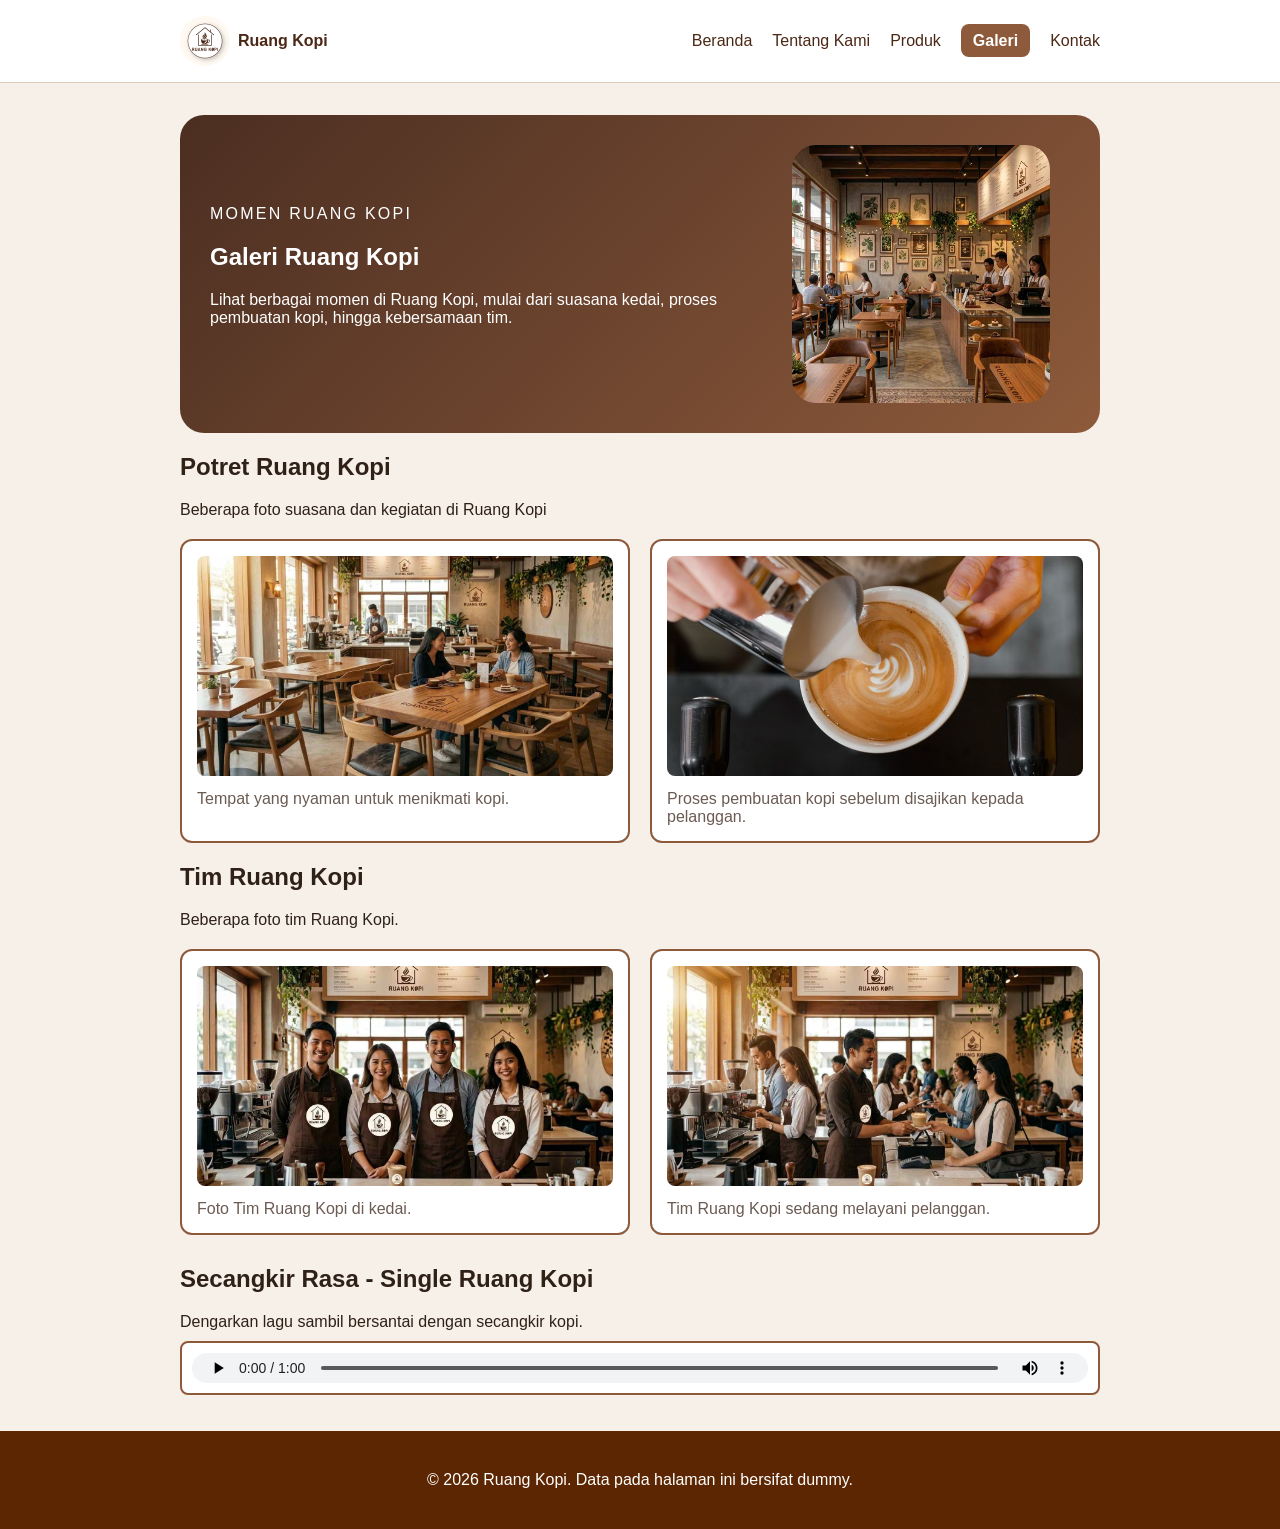
==== galeri.html @ 84558ae1 "feat: tambah media dan tabel katalog" ====
<!doctype html>
<html lang="id">
  <head>
    <meta charset="utf-8" />
    <meta name="viewport" content="width=device-width, initial-scale=1" />
    <title>Galeri Ruang Kopi - Website UMKM</title>
    <link rel="stylesheet" href="css/style.css" />
  </head>
  <body>
    <a class="skip-link" href="#konten">Lewati ke konten utama</a>
    <header class="site-header">
      <nav class="nav" aria-label="Navigasi utama">
        <a class="brand" href="index.html">
        <img src="assets/images/logo.jpeg" alt="Logo Ruang Kopi">
        <span>Ruang Kopi</span>
        </a>    
        <ul>
          <li><a href="index.html">Beranda</a></li>
          <li><a href="tentang.html">Tentang Kami</a></li>
          <li><a href="produk.html">Produk</a></li>
          <li><a aria-current="page" href="galeri.html">Galeri</a></li>
          <li><a href="index.html#kontak">Kontak</a></li>
        </ul>
      </nav>
    </header>
    <main id="konten" class="page">
  <section class="hero">
    <div class="hero-content">
      <p class="eyebrow">MOMEN RUANG KOPI</p>
      <h1>Galeri Ruang Kopi</h1>
      <p>
      Lihat berbagai momen di Ruang Kopi, mulai dari suasana kedai, proses pembuatan kopi, hingga kebersamaan tim.
      </p>
    </div>
    <img src="assets/images/suasana.jpeg" alt="Suasana di Ruang Kopi" />
  </section>
        <section aria-labelledby="media-title">
        <h2 id="media-title">Potret Ruang Kopi</h2>
        <P>Beberapa foto suasana dan kegiatan di Ruang Kopi</P>
        <div class="gallery-list">
          <figure class="media-card">
            <img src="assets/images/suasana2.jpeg" alt="Suasana kedai Ruang Kopi" />
            <figcaption>
              Tempat yang nyaman untuk menikmati kopi.
            </figcaption>
          </figure>
          <figure class="media-card">
            <img src="assets/images/seduh-kopi.jpg" alt="Proses pembuatan kopi di Ruang Kopi" />
            <figcaption>
              Proses pembuatan kopi sebelum disajikan kepada pelanggan.
            </figcaption>
          </figure>
        </div>
      </section>
      <section aria-labelledby="tim-title">
      <h2 id="tim-title">Tim Ruang Kopi</h2>
      <p>Beberapa foto tim Ruang Kopi.</p>
      <div class="gallery-list">
      <figure class="media-card">
        <img src="assets/images/tim.jpeg" alt="Kebersamaan tim Ruang Kopi">
      <figcaption>
        Foto Tim Ruang Kopi di kedai.
      </figcaption>
      </figure>
      <figure class="media-card">
        <img src="assets/images/tim2.jpeg" alt="Tim Ruang Kopi melayani pelanggan">
      <figcaption>
        Tim Ruang Kopi sedang melayani pelanggan.
      </figcaption>
      </figure>
      </div>
      <section aria-labelledby="audio-title">
        <h2 id="audio-title">Secangkir Rasa - Single Ruang Kopi</h2>
        <p id="audio-note">Dengarkan lagu sambil bersantai dengan secangkir kopi.</p>
        <audio controls aria-describedby="audio-note" src="assets/audio/secangkir_rasa.mp3">
        Browser Anda tidak mendukung pemutar audio.
        </audio>
      </section>
    </main>
    <footer class="site-footer">
    <p>&copy; 2026 Ruang Kopi. Data pada halaman ini bersifat dummy.</p>
    </footer>
  </body>
</html>
---- css/style.css ----
body {
  margin: 0;
  color: #2f2118;
  background: #f6f0e8;
  font-family: Arial, sans-serif;
}

.page {
  max-width: 920px;
  margin: 0 auto;
  padding: 32px 20px;
}

.hero {
    padding: 30px;
    color: white;
    background: linear-gradient(135deg, #4b2e21, #8d5a3b);
    border-radius: 24px;
    display: flex;
    justify-content: space-around;
    align-items: center;
    gap: 60px;
}

.hero img {
  width: 30%;
  max-width: 280px;
  margin-right: 20px;
  border-radius: 24px;
}

.eyebrow {
  margin: 0 0 8px;
  letter-spacing: 0.14em;
  text-transform: uppercase;
}

.price {
  display: inline-block;
  margin: 0 0 3px;
  padding: 5px 10px;
  color: #8d5a3b;
  background: #f3dfc8;
  border-radius: 6px;
  font-weight: 700;
}

.recommendation {
  margin: 24px 0;
  padding: 20px;
  background: #fff;
  border: 2px solid #8d5a3b;
  border-radius: 12px;
}

.recommendation h2, 
.recommendation p {
  margin-top: 0;
  margin-bottom: 10px;
}

button {
  padding: 12px 18px;
  color: #2f2118;
  font-weight: 700;
  cursor: pointer;
  background: #ffd166;
  border: 0;
  border-radius: 999px;
}

.info {
  display: flex;
  gap: 20px;
  padding: 0;
  list-style: none;
}

.info li {
  flex: 1;
  padding: 15px;
  color: #2f2118;
  background: white;
  border: 2px solid #8d5a3b;
  border-radius: 12px;
}

.info h3 {
  margin: 0 0 14px;
  font-size: 18px;
}

.skip-link {
  position: absolute;
  left: -9999px;
  padding: 8px 12px;
  color: white;
  background: #2f2118;
}

.skip-link:focus {
  top: 8px;
  left: 8px;
}

.site-header {
  padding: 16px 20px;
  background: white;
  border-bottom: 1px solid #dccbbc;
}

.nav {
  max-width: 920px;
  margin: 0 auto;
  display: flex;
  justify-content: space-between;
  align-items: center;
}

.brand {
  display: flex;
  align-items: center;
  gap: 8px;
  color: #4b2715;
  font-weight: 800;
  text-decoration: none;
}

.brand img {
  width: 50px;
  height: 50px;
  border-radius: 50%;
  object-fit: cover;
}

.nav ul {
  display: flex;
  gap: 20px;
  padding: 0;
  margin: 0;
  list-style: none;
}

.nav li {
  margin-right: 0;
}

.nav a {
  color: #4b2715;
  text-decoration: none;
}

.nav a:hover {
  text-decoration: underline;
}

.nav a[aria-current="page"] {
  font-weight: 800;
  color: white;
  background: #8d5a3b;
  padding: 8px 12px;
  border-radius: 8px;
}

a:focus-visible,
button:focus-visible {
  outline: 3px solid #2563eb;
  outline-offset: 3px;
}

.site-footer {
  padding: 24px 20px;
  color: white;
  text-align: center;
  background: #5c2602;
}

.tentang {
  padding: 25px;
  background: white;
  border: 2px solid #8d5a3b;
  border-radius: 12px;
  text-align: center;
}

.tentang img {
  width: 600px;
  height: auto;
  display: block;
  margin: 20px auto;
  border-radius: 24px;
}

.tentang p:not(.eyebrow) {
  max-width: 600px;
  margin: 0 auto;
  text-align: center;
}

.nilai-list {
  display: grid;
  grid-template-columns: repeat(3, 1fr);
  gap: 20px;
}

.nilai-card {
  padding: 20px;
  background: white;
  border: 2px solid #8d5a3b;
  border-radius: 12px;
  text-align: center;
}

.nilai-card span {
  color: #8d5a3b;
  font-weight: 700;
}

.nilai-card h3 {
  margin: 10px 0;
}

.nilai-card p {
  margin-bottom: 0;
}

img {
  max-width: 100%;
  height: auto;
}

figure {
  margin: 0 0 24px;
}

figcaption {
  margin-top: 8px;
  color: #6b5b52;
}

table {
  width: 100%;
  table-layout: fixed;
  border-collapse: collapse;
  background: white;
}

caption {
  margin-top: 5px;
  margin-bottom: 5px;
  font-weight: normal;
  text-align: left;
}

th,
td {
  padding: 10px;
  text-align: left;
  border: 2px solid #8d5a3b;
}

thead th {
  color: white;
  background: #8d5a3b;
}

.kategori {
  display: flex;
  align-items: center;
  justify-content: space-around;
}

.kategori-info {
  display: flex;
  gap: 10px;
  padding: 0;
  list-style: none;
}

.kategori-info li {
  flex: 1;
  padding: 10px;
  background: white;
  border: 2px solid #8d5a3b;
  border-radius: 12px;
}

.kategori-info h3,
.kategori-info p {
  margin: 8px 0;
}

.produk-list {
  display: grid;
  grid-template-columns: repeat(4, 1fr);
  gap: 10px;
}

.produk-ktg {
  padding: 12px;
  background: white;
  border: 2px solid #8d5a3b;
  border-radius: 12px;
}

.produk-ktg h3,
.produk-ktg p {
  margin: 8px 0;
}

.produk-ktg img {
  width: 100%;
  height: 160px;
  object-fit: cover;
  border-radius: 8px;
  margin-bottom: 12px;
}

.produk-ktg .price {
  margin-top: 8px;
}

.ruang {
  width: 600px;
  height: auto;
  display: block;
  margin: 20px auto;
  border-radius: 24px;
}

.gallery-list {
  display: grid;
  grid-template-columns: repeat(2, 1fr);
  gap: 20px;
  margin-top: 20px;
}

.media-card {
  margin: 0;
  padding: 15px;
  background: white;
  border: 2px solid #8d5a3b;
  border-radius: 12px;
}

.media-card img {
  width: 100%;
  height: 220px;
  object-fit: cover;
  border-radius: 8px;
}

.media-card figcaption {
  margin-top: 10px;
  color: #6b5b52;
}

#audio-title {
  margin-top: 30px;
}

#audio-note {
  margin-bottom: 10px;
}

audio {
  width: 100%;
  padding: 10px;
  box-sizing: border-box;
  background: white;
  border: 2px solid #8d5a3b;
  border-radius: 8px;
}
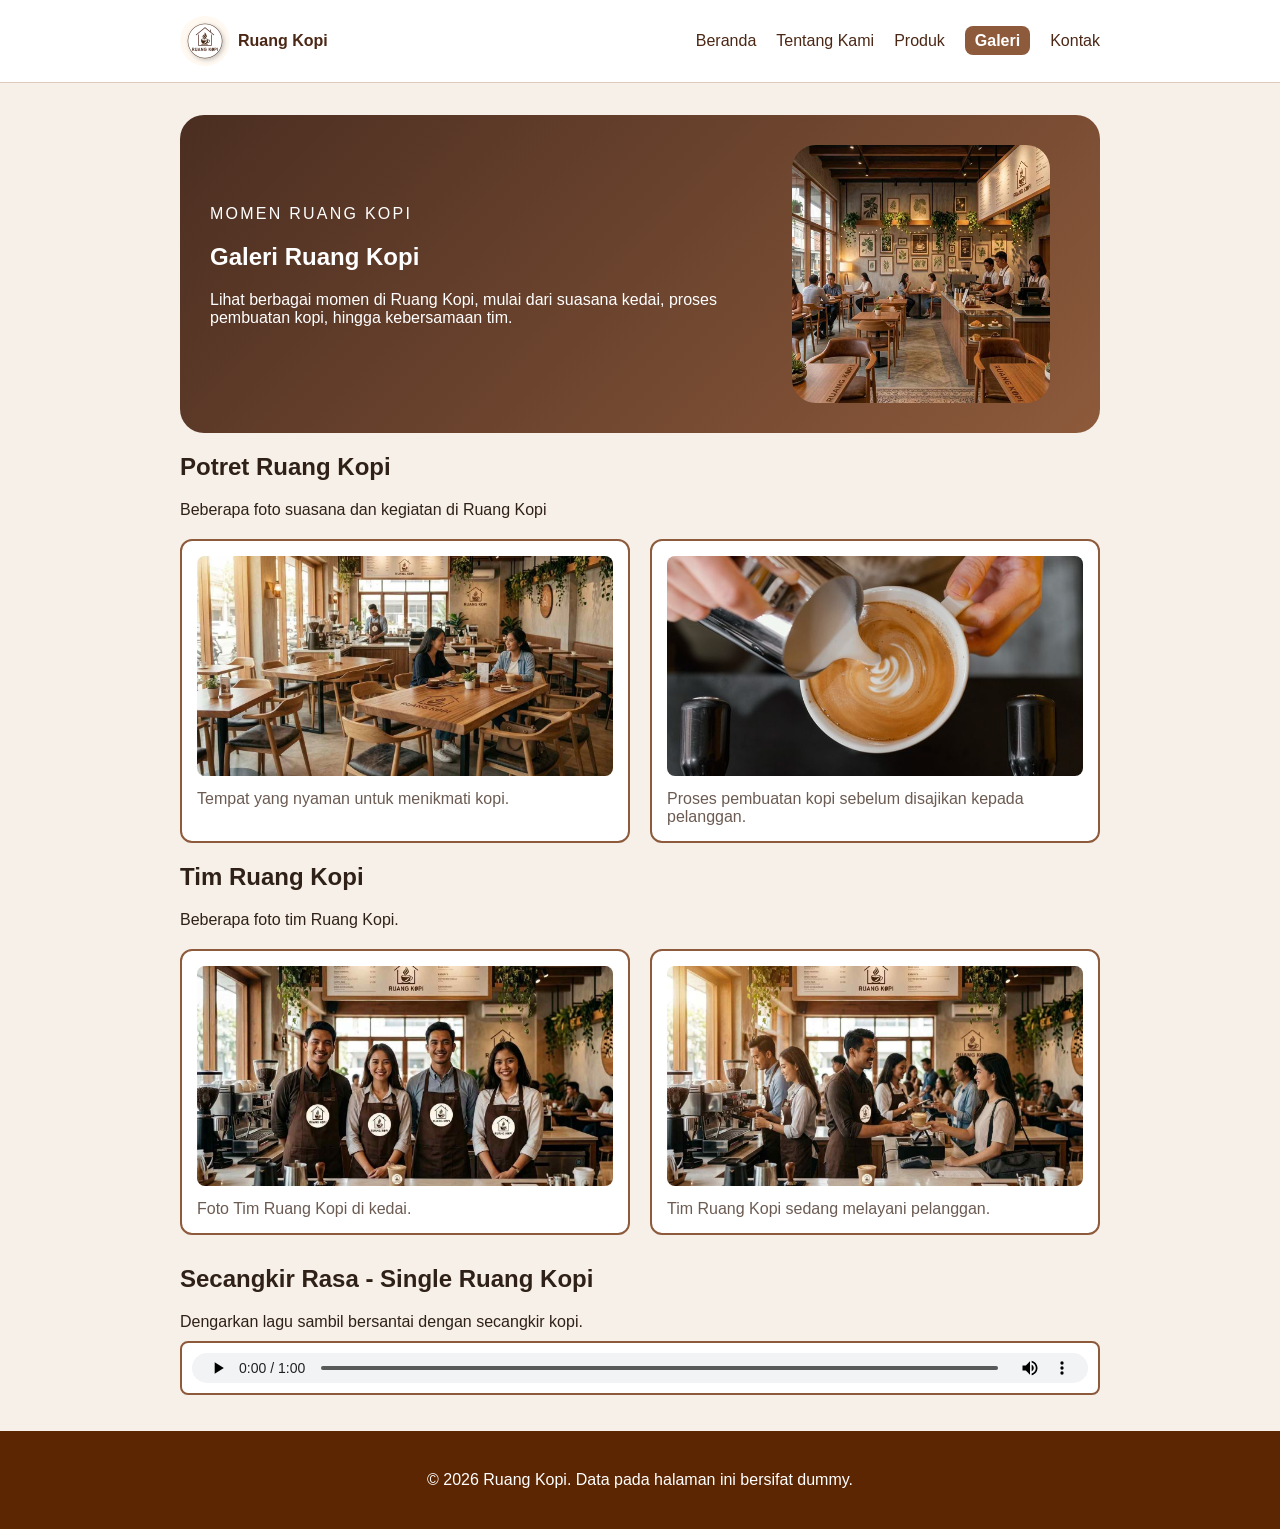
==== commit 926c40e1: "feat: tambah kontak.html dan form.js" ====
--- a/galeri.html
+++ b/galeri.html
@@ -19,7 +19,7 @@
           <li><a href="tentang.html">Tentang Kami</a></li>
           <li><a href="produk.html">Produk</a></li>
           <li><a aria-current="page" href="galeri.html">Galeri</a></li>
-          <li><a href="index.html#kontak">Kontak</a></li>
+          <li><a href="kontak.html">Kontak</a></li>
         </ul>
       </nav>
     </header>
@@ -69,6 +69,7 @@
       </figcaption>
       </figure>
       </div>
+      </section>
       <section aria-labelledby="audio-title">
         <h2 id="audio-title">Secangkir Rasa - Single Ruang Kopi</h2>
         <p id="audio-note">Dengarkan lagu sambil bersantai dengan secangkir kopi.</p>
--- a/css/style.css
+++ b/css/style.css
@@ -90,6 +90,10 @@
   font-size: 18px;
 }
 
+.info a {
+  color: #8d5a3b;
+}
+
 .skip-link {
   position: absolute;
   left: -9999px;
@@ -155,10 +159,10 @@
 }
 
 .nav a[aria-current="page"] {
-  font-weight: 800;
+  font-weight: 700;
   color: white;
   background: #8d5a3b;
-  padding: 8px 12px;
+  padding: 6px 10px;
   border-radius: 8px;
 }
 
@@ -370,4 +374,63 @@
   background: white;
   border: 2px solid #8d5a3b;
   border-radius: 8px;
+}
+
+.field { 
+    margin-bottom: 16px; 
+}
+
+.field label { 
+    display: block; 
+    margin-bottom: 6px; 
+}
+
+fieldset { 
+    margin: 0 0 16px; 
+}
+
+#preview-form { 
+    padding: 16px; 
+    white-space: pre-wrap; 
+    background: white; 
+    border: 1px solid #dccbbc; 
+}
+
+form,
+pre {
+  background: white;
+  border: 2px solid #8d5a3b;
+  border-radius: 12px;
+  padding: 18px;
+}
+
+.field {
+  display: grid;
+  gap: 6px;
+  margin-bottom: 14px;
+}
+
+label,
+legend {
+  font-weight: 700;
+}
+
+input,
+select,
+textarea,
+button {
+  font: inherit;
+  padding: 10px;
+}
+
+fieldset {
+  display: grid;
+  gap: 8px;
+  margin: 0 0 14px;
+  border: 1px solid #ead8c3;
+  border-radius: 12px;
+}
+
+button {
+  cursor: pointer;
 }
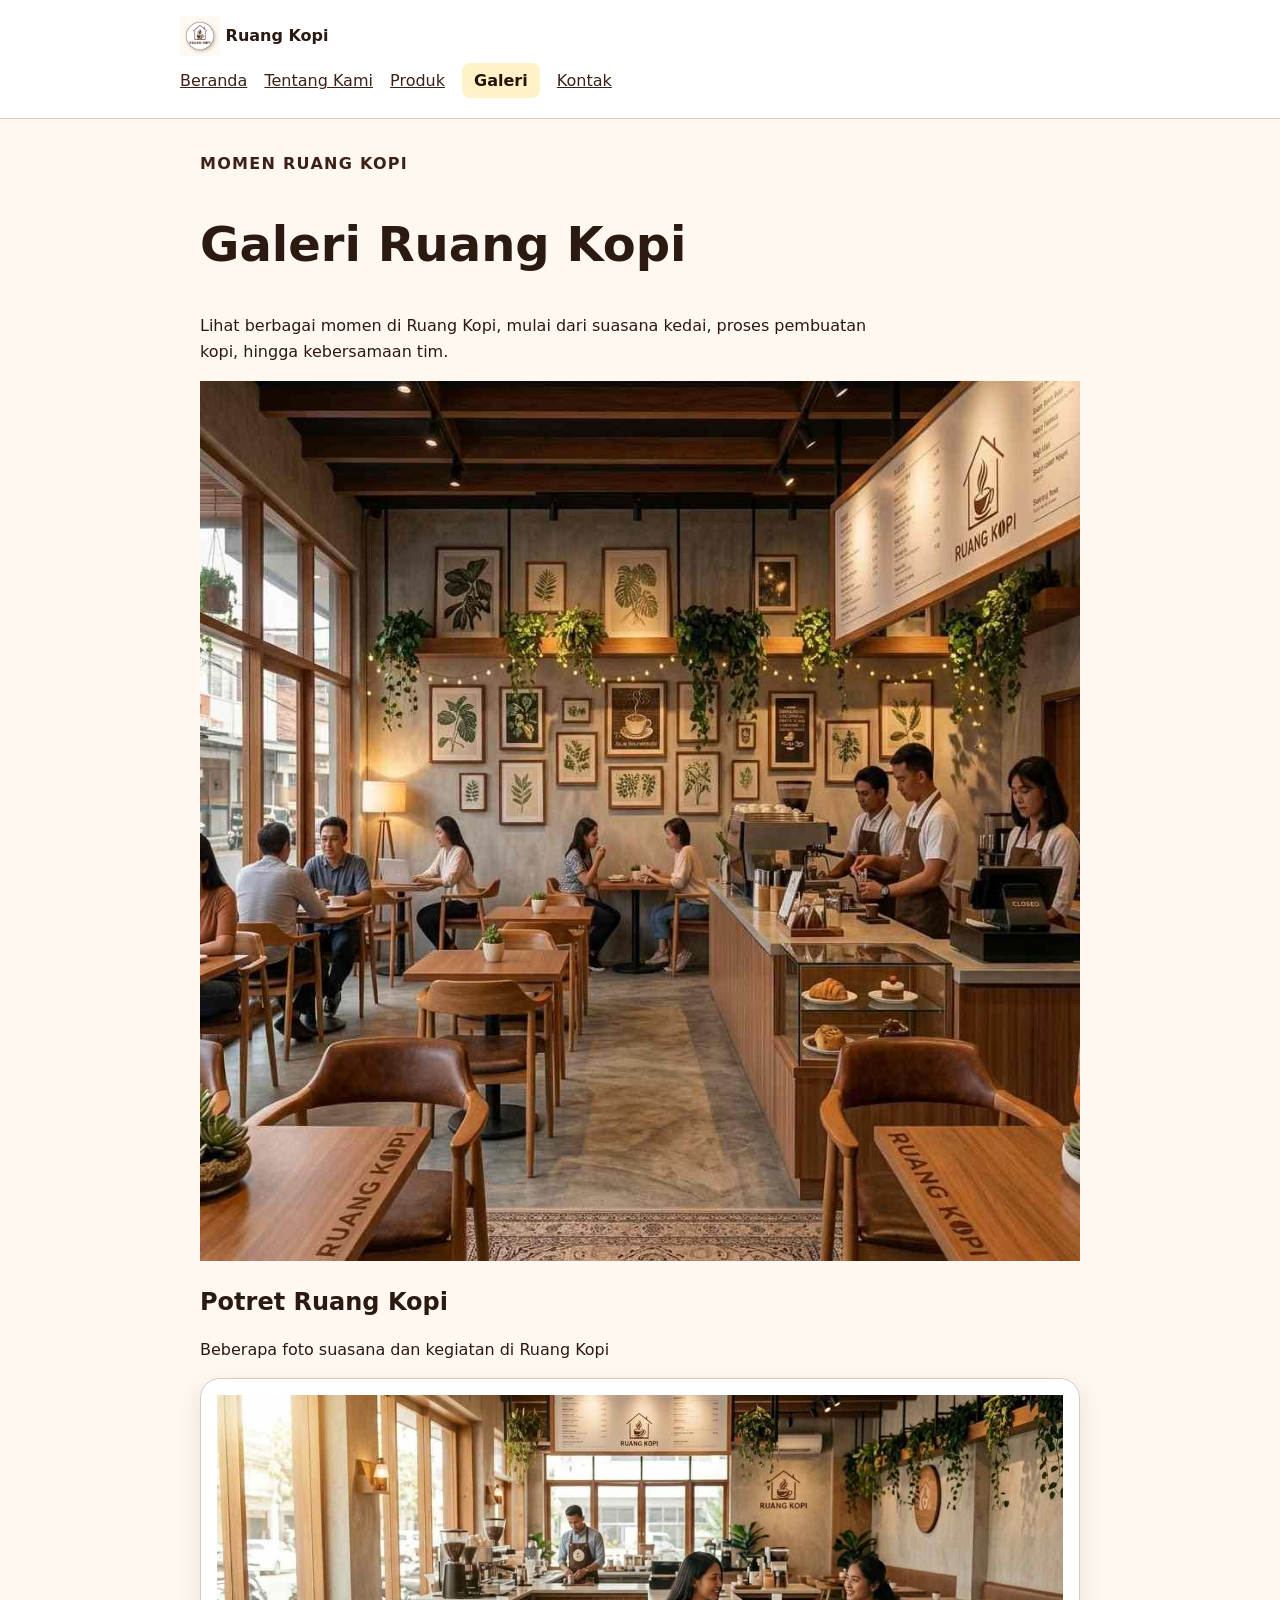
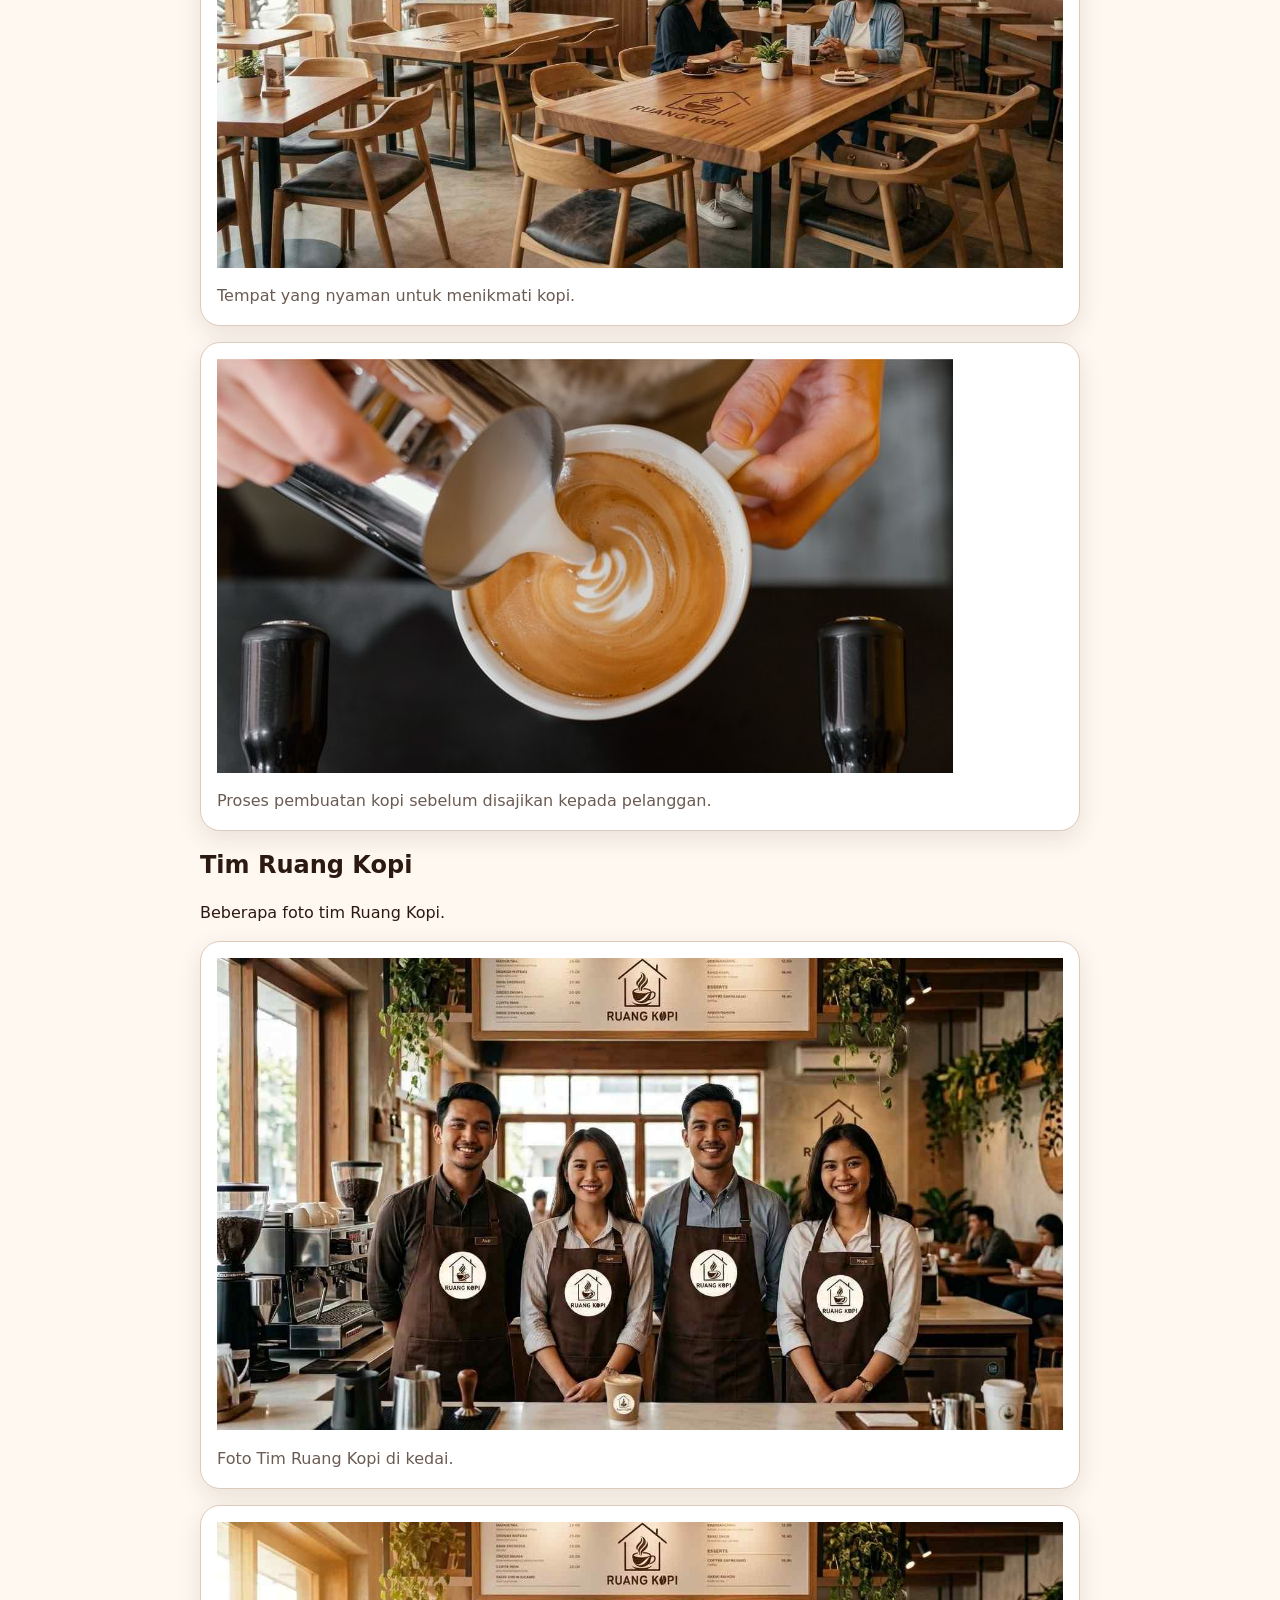
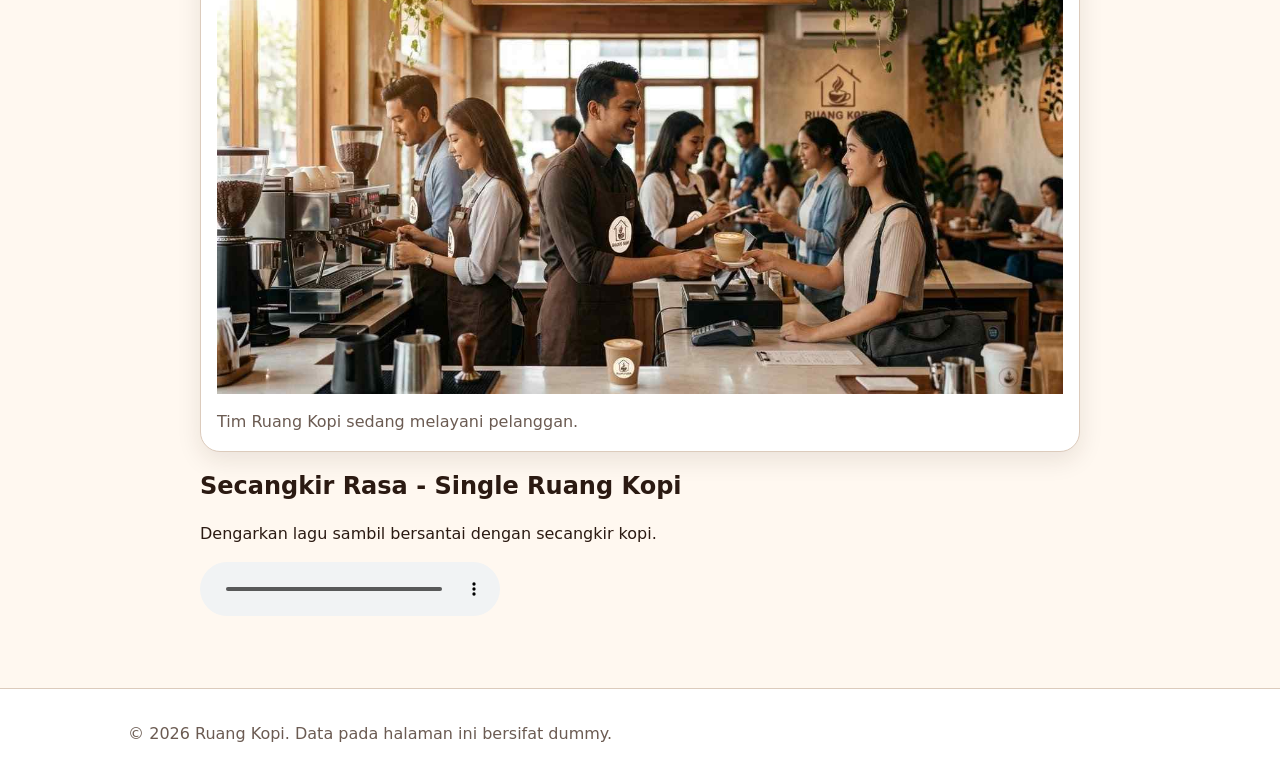
==== commit 1e6e1d2e: "feat: bangun fondasi css dan design token" ====
--- a/galeri.html
+++ b/galeri.html
@@ -12,7 +12,7 @@
       <nav class="nav" aria-label="Navigasi utama">
         <a class="brand" href="index.html">
         <img src="assets/images/logo.jpeg" alt="Logo Ruang Kopi">
-        <span>Ruang Kopi</span>
+        Ruang Kopi
         </a>    
         <ul>
           <li><a href="index.html">Beranda</a></li>
@@ -24,14 +24,12 @@
       </nav>
     </header>
     <main id="konten" class="page">
-  <section class="hero">
-    <div class="hero-content">
+  <section>
       <p class="eyebrow">MOMEN RUANG KOPI</p>
       <h1>Galeri Ruang Kopi</h1>
       <p>
       Lihat berbagai momen di Ruang Kopi, mulai dari suasana kedai, proses pembuatan kopi, hingga kebersamaan tim.
       </p>
-    </div>
     <img src="assets/images/suasana.jpeg" alt="Suasana di Ruang Kopi" />
   </section>
         <section aria-labelledby="media-title">
--- a/css/style.css
+++ b/css/style.css
@@ -1,8 +1,39 @@
+:root {
+  --color-primary: #3b2116;
+  --color-primary-strong: #24120b;
+  --color-text: #2b1a12;
+  --color-muted: #6b5b52;
+  --color-surface: #ffffff;
+  --color-surface-soft: #fff8f0;
+  --color-border: #dccbbc;
+  --color-focus: #1d4ed8;
+  --space-1: 0.5rem;
+  --space-2: 0.75rem;
+  --space-3: 1rem;
+  --space-4: 1.5rem;
+  --space-5: 2rem;
+  --radius-sm: 0.5rem;
+  --radius-md: 0.875rem;
+  --radius-lg: 1.25rem;
+  --radius-xl: 1.75rem;
+  --shadow-card: 0 0.5rem 1.5rem rgb(47 33 24 / 0.1);
+}
+
+*,
+*::before,
+*::after {
+  box-sizing: border-box;
+}
+
+html { color-scheme: light; }
+
 body {
   margin: 0;
-  color: #2f2118;
-  background: #f6f0e8;
-  font-family: Arial, sans-serif;
+  color: var(--color-text);
+  background: var(--color-surface-soft);
+  font-family: system-ui, -apple-system, BlinkMacSystemFont, "Segoe UI", sans-serif;
+  font-size: 1rem;
+  line-height: 1.6;
 }
 
 .page {
@@ -12,20 +43,9 @@
 }
 
 .hero {
-    padding: 30px;
-    color: white;
-    background: linear-gradient(135deg, #4b2e21, #8d5a3b);
-    border-radius: 24px;
-    display: flex;
-    justify-content: space-around;
-    align-items: center;
-    gap: 60px;
-}
-
-.hero img {
-  width: 30%;
-  max-width: 280px;
-  margin-right: 20px;
+  padding: 36px;
+  color: white;
+  background: #6f3b1f;
   border-radius: 24px;
 }
 
@@ -35,28 +55,8 @@
   text-transform: uppercase;
 }
 
-.price {
-  display: inline-block;
-  margin: 0 0 3px;
-  padding: 5px 10px;
-  color: #8d5a3b;
-  background: #f3dfc8;
-  border-radius: 6px;
-  font-weight: 700;
-}
-
-.recommendation {
-  margin: 24px 0;
-  padding: 20px;
-  background: #fff;
-  border: 2px solid #8d5a3b;
-  border-radius: 12px;
-}
-
-.recommendation h2, 
-.recommendation p {
-  margin-top: 0;
-  margin-bottom: 10px;
+.products {
+  padding-left: 1.2rem;
 }
 
 button {
@@ -67,31 +67,6 @@
   background: #ffd166;
   border: 0;
   border-radius: 999px;
-}
-
-.info {
-  display: flex;
-  gap: 20px;
-  padding: 0;
-  list-style: none;
-}
-
-.info li {
-  flex: 1;
-  padding: 15px;
-  color: #2f2118;
-  background: white;
-  border: 2px solid #8d5a3b;
-  border-radius: 12px;
-}
-
-.info h3 {
-  margin: 0 0 14px;
-  font-size: 18px;
-}
-
-.info a {
-  color: #8d5a3b;
 }
 
 .skip-link {
@@ -116,54 +91,34 @@
 .nav {
   max-width: 920px;
   margin: 0 auto;
-  display: flex;
-  justify-content: space-between;
-  align-items: center;
 }
 
 .brand {
-  display: flex;
-  align-items: center;
-  gap: 8px;
+  display: inline-block;
+  margin-bottom: 8px;
   color: #4b2715;
   font-weight: 800;
   text-decoration: none;
 }
 
 .brand img {
-  width: 50px;
-  height: 50px;
-  border-radius: 50%;
-  object-fit: cover;
+  width: 40px;
+  vertical-align: middle;
 }
 
 .nav ul {
-  display: flex;
-  gap: 20px;
   padding: 0;
   margin: 0;
   list-style: none;
 }
 
 .nav li {
-  margin-right: 0;
-}
-
-.nav a {
-  color: #4b2715;
-  text-decoration: none;
-}
-
-.nav a:hover {
-  text-decoration: underline;
+  display: inline-block;
+  margin-right: 12px;
 }
 
 .nav a[aria-current="page"] {
-  font-weight: 700;
-  color: white;
-  background: #8d5a3b;
-  padding: 6px 10px;
-  border-radius: 8px;
+  font-weight: 800;
 }
 
 a:focus-visible,
@@ -176,56 +131,7 @@
   padding: 24px 20px;
   color: white;
   text-align: center;
-  background: #5c2602;
-}
-
-.tentang {
-  padding: 25px;
-  background: white;
-  border: 2px solid #8d5a3b;
-  border-radius: 12px;
-  text-align: center;
-}
-
-.tentang img {
-  width: 600px;
-  height: auto;
-  display: block;
-  margin: 20px auto;
-  border-radius: 24px;
-}
-
-.tentang p:not(.eyebrow) {
-  max-width: 600px;
-  margin: 0 auto;
-  text-align: center;
-}
-
-.nilai-list {
-  display: grid;
-  grid-template-columns: repeat(3, 1fr);
-  gap: 20px;
-}
-
-.nilai-card {
-  padding: 20px;
-  background: white;
-  border: 2px solid #8d5a3b;
-  border-radius: 12px;
-  text-align: center;
-}
-
-.nilai-card span {
-  color: #8d5a3b;
-  font-weight: 700;
-}
-
-.nilai-card h3 {
-  margin: 10px 0;
-}
-
-.nilai-card p {
-  margin-bottom: 0;
+  background: #2f2118;
 }
 
 img {
@@ -244,15 +150,12 @@
 
 table {
   width: 100%;
-  table-layout: fixed;
   border-collapse: collapse;
-  background: white;
 }
 
 caption {
-  margin-top: 5px;
-  margin-bottom: 5px;
-  font-weight: normal;
+  margin-bottom: 8px;
+  font-weight: 700;
   text-align: left;
 }
 
@@ -260,147 +163,14 @@
 td {
   padding: 10px;
   text-align: left;
-  border: 2px solid #8d5a3b;
-}
-
-thead th {
-  color: white;
-  background: #8d5a3b;
-}
-
-.kategori {
-  display: flex;
-  align-items: center;
-  justify-content: space-around;
-}
-
-.kategori-info {
-  display: flex;
-  gap: 10px;
-  padding: 0;
-  list-style: none;
-}
-
-.kategori-info li {
-  flex: 1;
-  padding: 10px;
-  background: white;
-  border: 2px solid #8d5a3b;
-  border-radius: 12px;
-}
-
-.kategori-info h3,
-.kategori-info p {
-  margin: 8px 0;
-}
-
-.produk-list {
-  display: grid;
-  grid-template-columns: repeat(4, 1fr);
-  gap: 10px;
-}
-
-.produk-ktg {
-  padding: 12px;
-  background: white;
-  border: 2px solid #8d5a3b;
-  border-radius: 12px;
-}
-
-.produk-ktg h3,
-.produk-ktg p {
-  margin: 8px 0;
-}
-
-.produk-ktg img {
-  width: 100%;
-  height: 160px;
-  object-fit: cover;
-  border-radius: 8px;
-  margin-bottom: 12px;
-}
-
-.produk-ktg .price {
-  margin-top: 8px;
-}
-
-.ruang {
-  width: 600px;
-  height: auto;
-  display: block;
-  margin: 20px auto;
-  border-radius: 24px;
-}
-
-.gallery-list {
-  display: grid;
-  grid-template-columns: repeat(2, 1fr);
-  gap: 20px;
-  margin-top: 20px;
-}
-
-.media-card {
-  margin: 0;
-  padding: 15px;
-  background: white;
-  border: 2px solid #8d5a3b;
-  border-radius: 12px;
-}
-
-.media-card img {
-  width: 100%;
-  height: 220px;
-  object-fit: cover;
-  border-radius: 8px;
-}
-
-.media-card figcaption {
-  margin-top: 10px;
-  color: #6b5b52;
-}
-
-#audio-title {
-  margin-top: 30px;
-}
-
-#audio-note {
-  margin-bottom: 10px;
-}
-
-audio {
-  width: 100%;
-  padding: 10px;
-  box-sizing: border-box;
-  background: white;
-  border: 2px solid #8d5a3b;
-  border-radius: 8px;
-}
-
-.field { 
-    margin-bottom: 16px; 
-}
-
-.field label { 
-    display: block; 
-    margin-bottom: 6px; 
-}
-
-fieldset { 
-    margin: 0 0 16px; 
-}
-
-#preview-form { 
-    padding: 16px; 
-    white-space: pre-wrap; 
-    background: white; 
-    border: 1px solid #dccbbc; 
+  border: 1px solid #dccbbc;
 }
 
 form,
 pre {
   background: white;
-  border: 2px solid #8d5a3b;
-  border-radius: 12px;
+  border: 1px solid #ead8c3;
+  border-radius: 16px;
   padding: 18px;
 }
 
@@ -433,4 +203,248 @@
 
 button {
   cursor: pointer;
+}
+
+img {
+  max-width: 100%;
+  height: auto;
+}
+
+a {
+  color: var(--color-primary);
+}
+
+a:hover {
+  color: var(--color-primary-strong);
+}
+
+:focus-visible {
+  outline: 3px solid var(--color-focus);
+  outline-offset: 3px;
+}
+
+.skip-link {
+  position: absolute;
+  top: -5rem;
+  left: var(--space-3);
+  padding: var(--space-2) var(--space-3);
+  color: var(--color-surface);
+  background: var(--color-text);
+}
+
+.skip-link:focus {
+  top: var(--space-3);
+}
+
+.site-header,
+.site-footer {
+  padding: var(--space-3) var(--space-4);
+  background: var(--color-surface);
+  border-bottom: 1px solid var(--color-border);
+}
+
+.site-footer {
+  margin-top: var(--space-5);
+  color: var(--color-muted);
+  text-align: center;
+  border-top: 1px solid var(--color-border);
+  border-bottom: 0;
+}
+
+.nav,
+.page {
+  width: min(100% - 2rem, 60rem);
+  margin-inline: auto;
+}
+
+.brand {
+  display: inline-block;
+  margin-bottom: var(--space-2);
+  color: var(--color-text);
+  font-weight: 800;
+  text-decoration: none;
+}
+
+.nav ul {
+  padding: 0;
+  margin: 0;
+  list-style: none;
+}
+
+.nav li {
+  display: inline-block;
+  margin: 0 var(--space-2) var(--space-1) 0;
+}
+
+.nav a[aria-current="page"] {
+  padding: var(--space-1) var(--space-2);
+  color: var(--color-primary-strong);
+  font-weight: 700;
+  text-decoration: none;
+  background: #fef3c7;
+  border-radius: var(--radius-sm);
+}
+
+.page {
+  padding-block: var(--space-5);
+}
+
+.hero {
+  padding: var(--space-5);
+  color: var(--color-surface);
+  background: var(--color-primary);
+  border-radius: var(--radius-xl);
+}
+
+h1,
+h2,
+h3 {
+  line-height: 1.2;
+  text-wrap: balance;
+}
+
+h1 {
+  font-size: clamp(2rem, 6vw, 3rem);
+}
+
+p,
+li {
+  max-width: 68ch;
+}
+
+.eyebrow {
+  color: var(--color-primary);
+  font-weight: 800;
+  letter-spacing: 0.08em;
+  text-transform: uppercase;
+}
+
+.hero .eyebrow {
+  color: #fef3c7;
+}
+
+.price {
+  color: var(--color-primary-strong);
+  font-weight: 800;
+}
+
+.button,
+button {
+  display: inline-block;
+  padding: var(--space-2) var(--space-3);
+  color: var(--color-surface);
+  font: inherit;
+  font-weight: 700;
+  text-decoration: none;
+  cursor: pointer;
+  background: var(--color-primary);
+  border: 0;
+  border-radius: var(--radius-sm);
+}
+
+.button:hover,
+button:hover {
+  color: var(--color-surface);
+  background: var(--color-primary-strong);
+}
+
+.hero button {
+  color: var(--color-text);
+  background: #fef3c7;
+}
+
+.hero button:hover {
+  color: var(--color-text);
+  background: #fde68a;
+}
+
+.product-card,
+.media-card,
+table,
+form {
+  margin-block: var(--space-3);
+  padding: var(--space-3);
+  background: var(--color-surface);
+  border: 1px solid var(--color-border);
+  border-radius: var(--radius-lg);
+  box-shadow: var(--shadow-card);
+}
+
+figure {
+  margin-inline: 0;
+}
+
+figcaption,
+caption {
+  color: var(--color-muted);
+}
+
+table {
+  width: 100%;
+  border-collapse: collapse;
+  border-radius: 0;
+}
+
+caption {
+  margin-bottom: var(--space-2);
+  font-weight: 700;
+  text-align: left;
+}
+
+th,
+td {
+  padding: var(--space-2);
+  text-align: left;
+  border: 1px solid var(--color-border);
+}
+
+th {
+  background: var(--color-surface-soft);
+}
+
+.field {
+  margin-bottom: var(--space-3);
+}
+
+.field label,
+legend {
+  display: block;
+  margin-bottom: var(--space-1);
+  font-weight: 700;
+}
+
+.field input,
+.field select,
+.field textarea {
+  width: 100%;
+  padding: var(--space-2);
+  color: inherit;
+  font: inherit;
+  background: var(--color-surface);
+  border: 1px solid var(--color-border);
+  border-radius: var(--radius-sm);
+}
+
+input[type="radio"],
+input[type="checkbox"] {
+  width: auto;
+}
+
+fieldset {
+  margin: 0 0 var(--space-3);
+  padding: var(--space-3);
+  border: 1px solid var(--color-border);
+  border-radius: var(--radius-sm);
+}
+
+audio {
+  max-width: 100%;
+}
+
+#preview-form {
+  padding: var(--space-3);
+  white-space: pre-wrap;
+  background: var(--color-surface);
+  border: 1px solid var(--color-border);
+  border-radius: var(--radius-sm);
 }
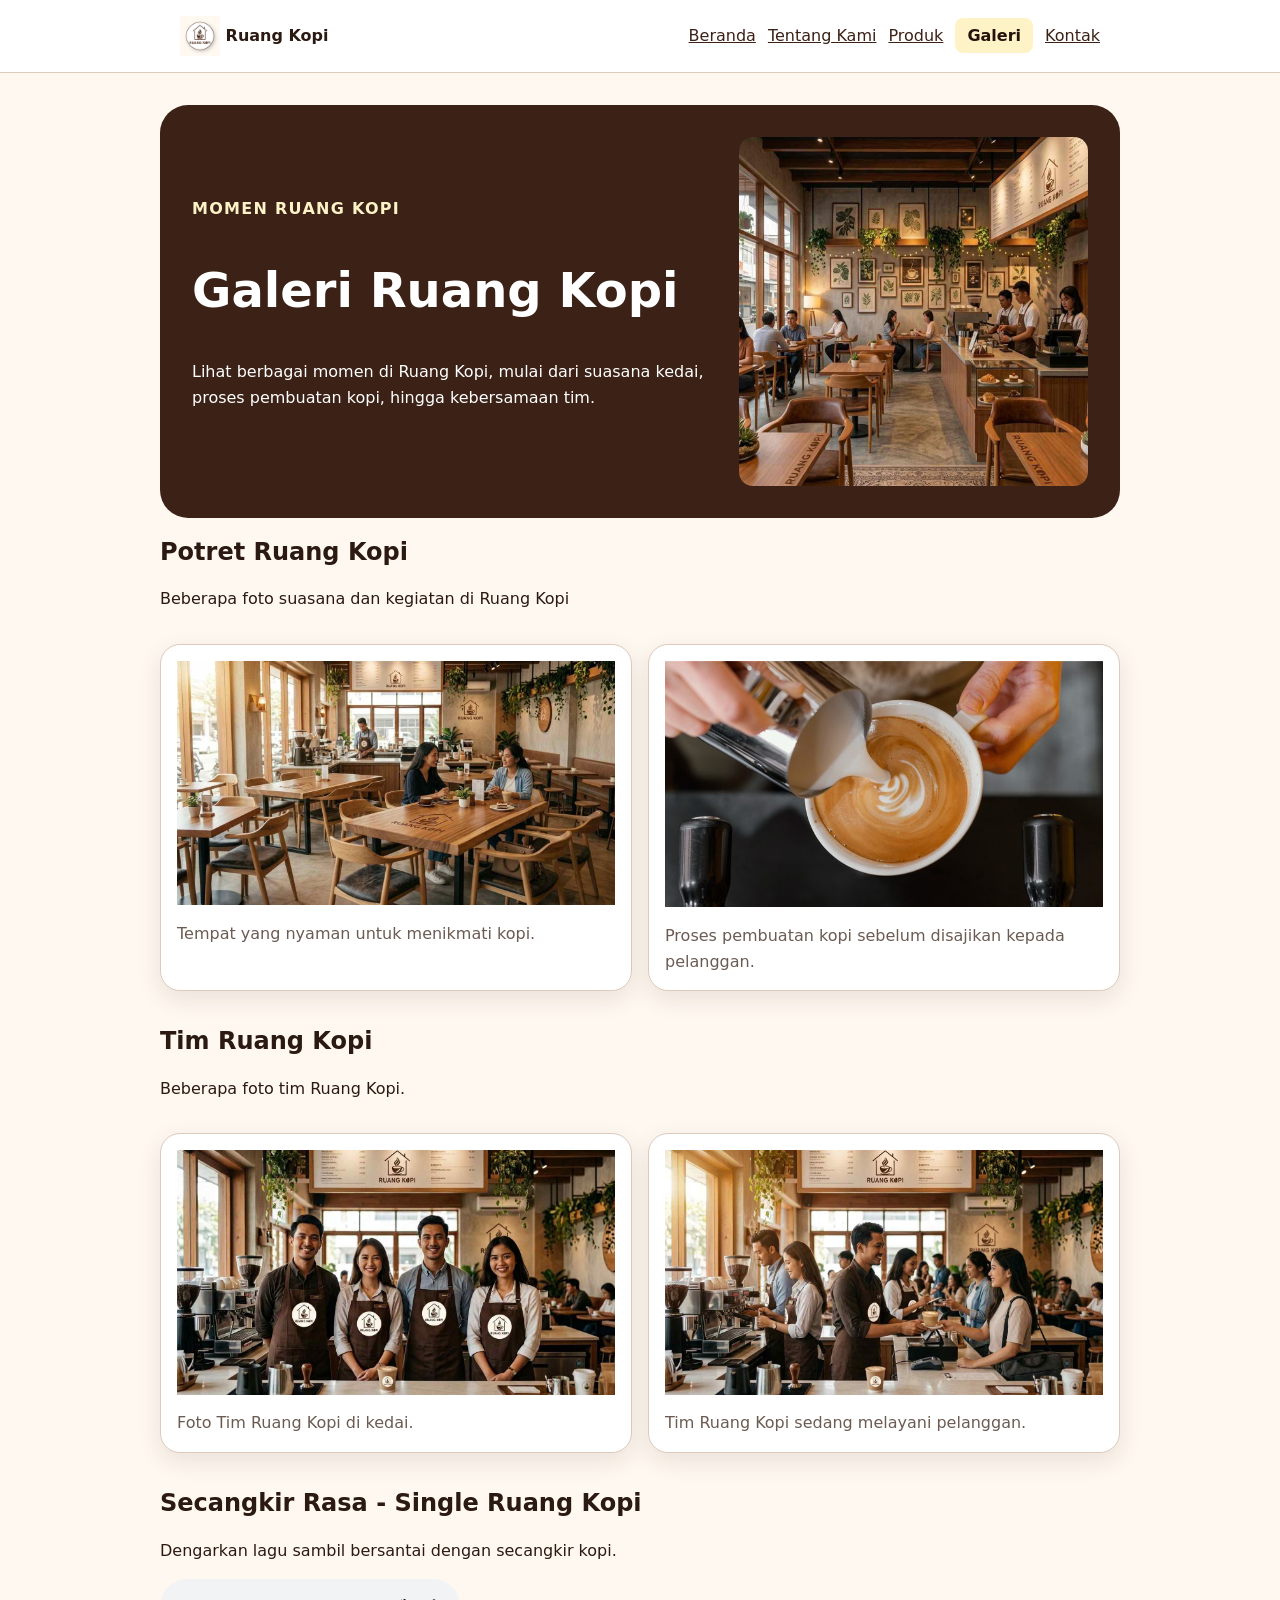
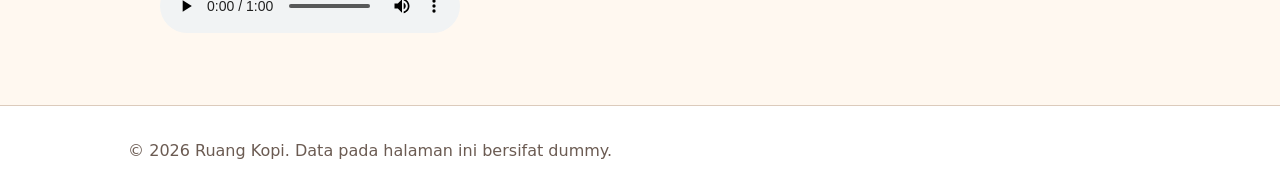
==== commit 318d952e: "feat: bangun layout flexbox dan grid" ====
--- a/galeri.html
+++ b/galeri.html
@@ -24,18 +24,18 @@
       </nav>
     </header>
     <main id="konten" class="page">
-  <section>
-      <p class="eyebrow">MOMEN RUANG KOPI</p>
-      <h1>Galeri Ruang Kopi</h1>
-      <p>
-      Lihat berbagai momen di Ruang Kopi, mulai dari suasana kedai, proses pembuatan kopi, hingga kebersamaan tim.
-      </p>
-    <img src="assets/images/suasana.jpeg" alt="Suasana di Ruang Kopi" />
-  </section>
-        <section aria-labelledby="media-title">
+      <section class="hero" aria-labelledby="galeri-title">
+        <div class="hero-content">
+          <p class="eyebrow">Momen Ruang Kopi</p>
+          <h1 id="galeri-title">Galeri Ruang Kopi</h1>
+          <p>Lihat berbagai momen di Ruang Kopi, mulai dari suasana kedai, proses pembuatan kopi, hingga kebersamaan tim.</p>
+        </div>
+        <img class="hero-image" src="assets/images/suasana.jpeg" alt="Suasana di Ruang Kopi" />
+      </section>
+      <section aria-labelledby="media-title">
         <h2 id="media-title">Potret Ruang Kopi</h2>
         <P>Beberapa foto suasana dan kegiatan di Ruang Kopi</P>
-        <div class="gallery-list">
+        <div class="gallery-grid">
           <figure class="media-card">
             <img src="assets/images/suasana2.jpeg" alt="Suasana kedai Ruang Kopi" />
             <figcaption>
@@ -51,9 +51,9 @@
         </div>
       </section>
       <section aria-labelledby="tim-title">
-      <h2 id="tim-title">Tim Ruang Kopi</h2>
-      <p>Beberapa foto tim Ruang Kopi.</p>
-      <div class="gallery-list">
+        <h2 id="tim-title">Tim Ruang Kopi</h2>
+        <p>Beberapa foto tim Ruang Kopi.</p>
+        <div class="gallery-grid">
       <figure class="media-card">
         <img src="assets/images/tim.jpeg" alt="Kebersamaan tim Ruang Kopi">
       <figcaption>
@@ -66,7 +66,7 @@
         Tim Ruang Kopi sedang melayani pelanggan.
       </figcaption>
       </figure>
-      </div>
+        </div>
       </section>
       <section aria-labelledby="audio-title">
         <h2 id="audio-title">Secangkir Rasa - Single Ruang Kopi</h2>
--- a/css/style.css
+++ b/css/style.css
@@ -36,19 +36,6 @@
   line-height: 1.6;
 }
 
-.page {
-  max-width: 920px;
-  margin: 0 auto;
-  padding: 32px 20px;
-}
-
-.hero {
-  padding: 36px;
-  color: white;
-  background: #6f3b1f;
-  border-radius: 24px;
-}
-
 .eyebrow {
   margin: 0 0 8px;
   letter-spacing: 0.14em;
@@ -67,25 +54,6 @@
   background: #ffd166;
   border: 0;
   border-radius: 999px;
-}
-
-.skip-link {
-  position: absolute;
-  left: -9999px;
-  padding: 8px 12px;
-  color: white;
-  background: #2f2118;
-}
-
-.skip-link:focus {
-  top: 8px;
-  left: 8px;
-}
-
-.site-header {
-  padding: 16px 20px;
-  background: white;
-  border-bottom: 1px solid #dccbbc;
 }
 
 .nav {
@@ -112,11 +80,6 @@
   list-style: none;
 }
 
-.nav li {
-  display: inline-block;
-  margin-right: 12px;
-}
-
 .nav a[aria-current="page"] {
   font-weight: 800;
 }
@@ -151,19 +114,6 @@
 table {
   width: 100%;
   border-collapse: collapse;
-}
-
-caption {
-  margin-bottom: 8px;
-  font-weight: 700;
-  text-align: left;
-}
-
-th,
-td {
-  padding: 10px;
-  text-align: left;
-  border: 1px solid #dccbbc;
 }
 
 form,
@@ -383,6 +333,7 @@
   width: 100%;
   border-collapse: collapse;
   border-radius: 0;
+  table-layout: fixed;
 }
 
 caption {
@@ -447,4 +398,93 @@
   background: var(--color-surface);
   border: 1px solid var(--color-border);
   border-radius: var(--radius-sm);
-}+}
+
+.nav {
+  display: flex;
+  gap: var(--space-3);
+  align-items: center;
+  justify-content: space-between;
+}
+
+.brand {
+  margin-bottom: 0;
+}
+
+.nav ul {
+  display: flex;
+  gap: var(--space-2);
+  flex-wrap: wrap;
+}
+
+.nav li {
+  margin: 0;
+}
+
+.product-card {
+  position: relative;
+  display: flex;
+  flex-direction: column;
+}
+
+.product-grid--two {
+  display: grid;
+  grid-template-columns: repeat(2, minmax(0, 1fr));
+  gap: var(--space-3);
+}
+
+.product-badge {
+  position: absolute;
+  top: -0.75rem;
+  left: var(--space-3);
+  padding: 0.25rem var(--space-2);
+  color: var(--color-surface);
+  font-size: 0.875rem;
+  font-weight: 900;
+  background: #3b2116;
+  border-radius: var(--radius-sm);
+}
+
+.card-actions {
+  display: flex;
+  gap: var(--space-2);
+  align-items: center;
+  flex-wrap: wrap;
+  margin-top: auto;
+}
+
+.hero {
+  display: grid;
+  grid-template-columns: 1.2fr 0.8fr;
+  gap: var(--space-4);
+  align-items: center;
+}
+
+.hero-image {
+  width: 100%;
+  border-radius: var(--radius-md);
+}
+
+.product-grid,
+.gallery-grid {
+  display: grid;
+  grid-template-columns: repeat(3, minmax(0, 1fr));
+  gap: var(--space-3);
+}
+
+.gallery-grid {
+  grid-template-columns: repeat(2, minmax(0, 1fr));
+}
+
+
+.form-actions {
+  display: flex;
+  align-items: center;
+  gap: var(--space-3);
+  flex-wrap: wrap;
+}
+
+.form-actions span {
+  color: var(--color-muted);
+  font-size: 0.875rem;
+}
